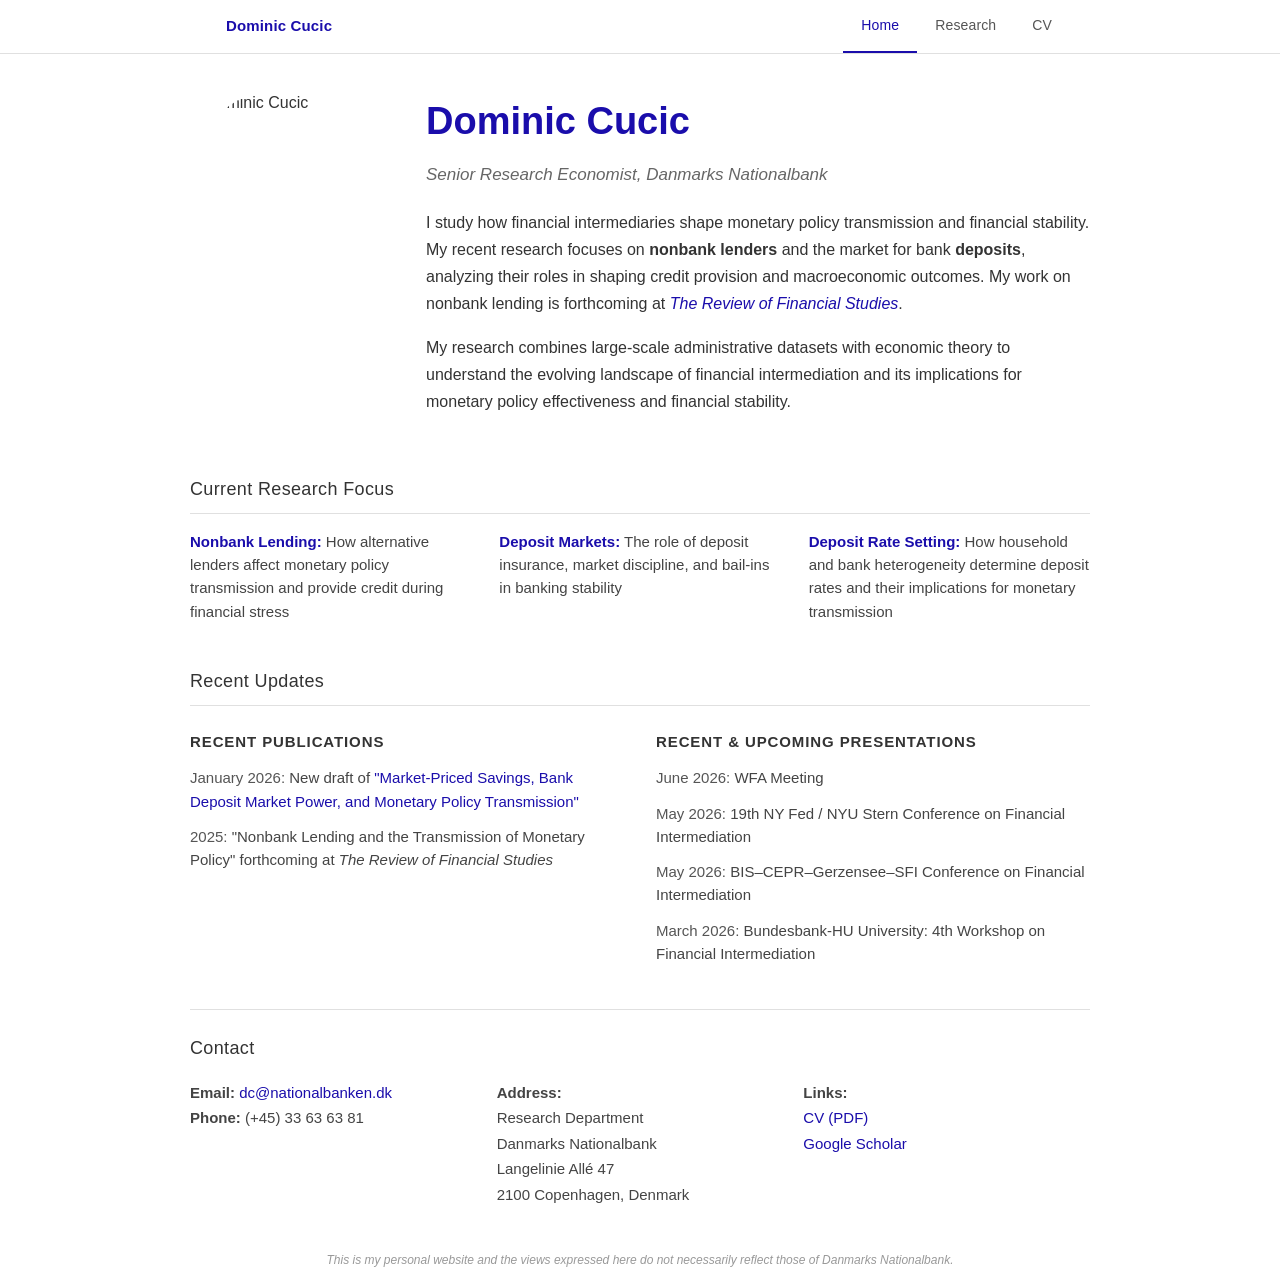
==== home.html @ be9329e7 "Fix title line break: mobile-only via CSS, flows inline on desktop Co-Authored-By: Claude Sonnet 4.6" ====
<!DOCTYPE html>
<html lang="en">
<head>
    <meta charset="UTF-8">
    <meta name="viewport" content="width=device-width, initial-scale=1.0">
    <meta name="color-scheme" content="light">
    <title>Dominic Cucic - Economist</title>
    <meta name="description" content="Dominic Cucic — Senior Research Economist at Danmarks Nationalbank. Research on banking, deposit markets, nonbank lending, and monetary policy transmission.">
    <meta name="author" content="Dominic Cucic">
    <link rel="canonical" href="https://dominiccucic.com/">
    <!-- Google Analytics -->
    <script async src="https://www.googletagmanager.com/gtag/js?id=G-829KM1ZBMV"></script>
    <script>
      window.dataLayer = window.dataLayer || [];
      function gtag(){dataLayer.push(arguments);}
      gtag('js', new Date());
      gtag('config', 'G-829KM1ZBMV');
    </script>
    <style>
        * {
            margin: 0;
            padding: 0;
            box-sizing: border-box;
        }

        html {
            height: 100%;
        }

        body {
            height: 100%;
            overflow-y: auto;
            -webkit-overflow-scrolling: touch;
            margin: 0;
            padding: 0 20px 40px 20px;
            font-family: -apple-system, BlinkMacSystemFont, 'Segoe UI', Roboto, sans-serif;
            background: white;
            font-size: 16px;
            line-height: 1.65;
            color: #333;
        }

        .container {
            max-width: 900px;
            margin: 0 auto;
        }

        /* ── Navigation ── */
        .site-nav {
            background: #fff;
            margin: 0 -20px 36px -20px;
            width: calc(100% + 40px);
            position: sticky;
            top: 0;
            z-index: 100;
            border-bottom: 1px solid #e0e0e0;
        }

        .nav-inner {
            max-width: 900px;
            margin: 0 auto;
            padding: 0 20px;
            display: flex;
            align-items: center;
            justify-content: space-between;
        }

        .nav-name {
            color: #1a0dab;
            font-weight: 600;
            font-size: 15px;
            padding: 0 16px;
            letter-spacing: 0.01em;
            white-space: nowrap;
        }

        .nav-links {
            display: flex;
        }

        .nav-links a {
            color: #555;
            text-decoration: none;
            padding: 14px 18px;
            font-size: 14px;
            font-weight: 500;
            letter-spacing: 0.01em;
            border-bottom: 2px solid transparent;
        }

        .nav-links a.active {
            color: #1a0dab;
            border-bottom-color: #1a0dab;
        }

        .nav-links a:hover {
            color: #1a0dab;
        }

        /* ── Header / Bio ── */
        .header-section {
            display: grid;
            grid-template-columns: 200px 1fr;
            gap: 36px;
            margin-bottom: 44px;
            align-items: start;
        }

        .profile-photo {
            width: 180px;
            height: 180px;
            border-radius: 50%;
            object-fit: cover;
            object-position: center top;
        }

        .header-content h1 {
            font-size: 38px;
            font-weight: 600;
            margin: 0 0 8px 0;
            color: #1a0dab;
        }

        .header-content .title {
            font-size: 17px;
            color: #666;
            margin-bottom: 20px;
            font-style: italic;
        }

        .intro-text {
            line-height: 1.7;
            margin-bottom: 16px;
            color: #333;
        }

        .intro-text a {
            color: #1a0dab;
            text-decoration: none;
        }

        .intro-text a:hover {
            text-decoration: underline;
        }

        /* ── Research Focus ── */
        .research-focus {
            margin: 0 0 44px 0;
        }

        .research-focus h2 {
            font-size: 18px;
            font-weight: 500;
            letter-spacing: 0.02em;
            color: #333;
            margin-bottom: 16px;
            border-bottom: 1px solid #e0e0e0;
            padding-bottom: 8px;
        }

        .research-areas {
            display: grid;
            grid-template-columns: repeat(auto-fit, minmax(260px, 1fr));
            gap: 12px 28px;
        }

        .research-area {
            font-size: 15px;
            color: #444;
            line-height: 1.55;
        }

        .research-area strong {
            color: #1a0dab;
        }

        /* ── Recent Updates ── */
        .updates-section {
            margin-bottom: 44px;
        }

        .updates-section > h2 {
            font-size: 18px;
            font-weight: 500;
            letter-spacing: 0.02em;
            color: #333;
            margin-bottom: 24px;
            border-bottom: 1px solid #e0e0e0;
            padding-bottom: 8px;
        }

        .updates-grid {
            display: grid;
            grid-template-columns: repeat(auto-fit, minmax(300px, 1fr));
            gap: 32px;
        }

        .update-category h3 {
            font-size: 15px;
            font-weight: 600;
            color: #333;
            margin-bottom: 12px;
            text-transform: uppercase;
            letter-spacing: 0.06em;
        }

        .update-item {
            margin-bottom: 12px;
            font-size: 15px;
            line-height: 1.55;
            color: #444;
        }

        .update-item:last-child {
            margin-bottom: 0;
        }

        .update-item a {
            color: #1a0dab;
            text-decoration: none;
        }

        .update-item a:hover {
            text-decoration: underline;
        }

        .update-date {
            font-weight: 500;
            color: #555;
        }

        /* ── Contact ── */
        .contact-section {
            margin-top: 44px;
            padding-top: 24px;
            border-top: 1px solid #e0e0e0;
        }

        .contact-section h2 {
            font-size: 18px;
            font-weight: 500;
            letter-spacing: 0.02em;
            color: #333;
            margin-bottom: 16px;
        }

        .contact-info {
            display: grid;
            grid-template-columns: repeat(auto-fit, minmax(220px, 1fr));
            gap: 20px;
        }

        .contact-info div {
            font-size: 15px;
            line-height: 1.7;
            color: #444;
        }

        .contact-info a {
            color: #1a0dab;
            text-decoration: none;
        }

        .contact-info a:hover {
            text-decoration: underline;
        }

        .disclaimer {
            font-size: 12px;
            color: #999;
            font-style: italic;
            margin-top: 44px;
            text-align: center;
        }

        /* ── Mobile ── */
        @media (max-width: 768px) {
            .title-institution {
                display: block;
            }

            .nav-name {
                display: none;
            }

            .nav-inner {
                padding: 0;
            }

            .nav-links {
                flex: 1;
                width: 100%;
            }

            .nav-links a {
                flex: 1;
                text-align: center;
                padding: 12px 0;
            }

            .header-section {
                grid-template-columns: 1fr;
                text-align: center;
            }

            .profile-photo {
                width: 150px;
                height: 150px;
                margin: 0 auto;
            }

            .research-areas {
                grid-template-columns: 1fr;
            }

            .updates-grid {
                grid-template-columns: 1fr;
            }

            .contact-info {
                grid-template-columns: 1fr;
            }
        }
    </style>
</head>
<body>
    <nav class="site-nav">
        <div class="nav-inner">
            <span class="nav-name">Dominic Cucic</span>
            <div class="nav-links">
                <a href="https://dominiccucic.com/home.html" class="active">Home</a>
                <a href="https://dominiccucic.com/research.html">Research</a>
                <a href="https://dominiccucic.com/cv.html">CV</a>
            </div>
        </div>
    </nav>

    <div class="container">
        <div class="header-section">
            <img src="https://dominiccucic.com/DC_foto.jpg" alt="Dominic Cucic" class="profile-photo">

            <div class="header-content">
                <h1>Dominic Cucic</h1>
                <div class="title">Senior Research Economist, <span class="title-institution">Danmarks Nationalbank</span></div>

                <div class="intro-text">
                    I study how financial intermediaries shape monetary policy transmission and financial stability. My recent research focuses on <strong>nonbank lenders</strong> and the market for bank <strong>deposits</strong>, analyzing their roles in shaping credit provision and macroeconomic outcomes. My work on nonbank lending is forthcoming at <em><a href="https://dominiccucic.com/CG_NonbankLending_accepted.pdf" target="_blank">The Review of Financial Studies</a></em>.
                </div>

                <div class="intro-text">
                    My research combines large-scale administrative datasets with economic theory to understand the evolving landscape of financial intermediation and its implications for monetary policy effectiveness and financial stability.
                </div>
            </div>
        </div>

        <div class="research-focus">
            <h2>Current Research Focus</h2>
            <div class="research-areas">
                <div class="research-area">
                    <strong>Nonbank Lending:</strong> How alternative lenders affect monetary policy transmission and provide credit during financial stress
                </div>
                <div class="research-area">
                    <strong>Deposit Markets:</strong> The role of deposit insurance, market discipline, and bail-ins in banking stability
                </div>
                <div class="research-area">
                    <strong>Deposit Rate Setting:</strong> How household and bank heterogeneity determine deposit rates and their implications for monetary transmission
                </div>
            </div>
        </div>

        <div class="updates-section">
            <h2>Recent Updates</h2>

            <div class="updates-grid">
                <div class="update-category">
                    <h3>Recent Publications</h3>
                    <div class="update-item">
                        <span class="update-date">January 2026:</span> New draft of <a href="https://dominiccucic.com/BCS_Jan26.pdf?raw=1" target="_blank">"Market-Priced Savings, Bank Deposit Market Power, and Monetary Policy Transmission"</a>
                    </div>
                    <div class="update-item">
                        <span class="update-date">2025:</span> "Nonbank Lending and the Transmission of Monetary Policy" forthcoming at <em>The Review of Financial Studies</em>
                    </div>
                </div>

                <div class="update-category">
                    <h3>Recent &amp; Upcoming Presentations</h3>
                    <div class="update-item">
                        <span class="update-date">June 2026:</span> WFA Meeting
                    </div>
                    <div class="update-item">
                        <span class="update-date">May 2026:</span> 19th NY Fed / NYU Stern Conference on Financial Intermediation
                    </div>
                    <div class="update-item">
                        <span class="update-date">May 2026:</span> BIS–CEPR–Gerzensee–SFI Conference on Financial Intermediation
                    </div>
                    <div class="update-item">
                        <span class="update-date">March 2026:</span> Bundesbank-HU University: 4th Workshop on Financial Intermediation
                    </div>
                </div>
            </div>
        </div>

        <div class="contact-section">
            <h2>Contact</h2>
            <div class="contact-info">
                <div>
                    <strong>Email:</strong> <a href="mailto:dc@nationalbanken.dk">dc@nationalbanken.dk</a><br>
                    <strong>Phone:</strong> (+45) 33 63 63 81
                </div>
                <div>
                    <strong>Address:</strong><br>
                    Research Department<br>
                    Danmarks Nationalbank<br>
                    Langelinie Allé 47<br>
                    2100 Copenhagen, Denmark
                </div>
                <div>
                    <strong>Links:</strong><br>
                    <a href="https://dominiccucic.com/CV_DC.pdf" target="_blank">CV (PDF)</a><br>
                    <a href="https://scholar.google.com/citations?user=tT0Tn-0AAAAJ&hl=en&oi=ao" target="_blank">Google Scholar</a>
                </div>
            </div>
        </div>

        <div class="disclaimer">
            This is my personal website and the views expressed here do not necessarily reflect those of Danmarks Nationalbank.
        </div>
    </div>
</body>
</html>
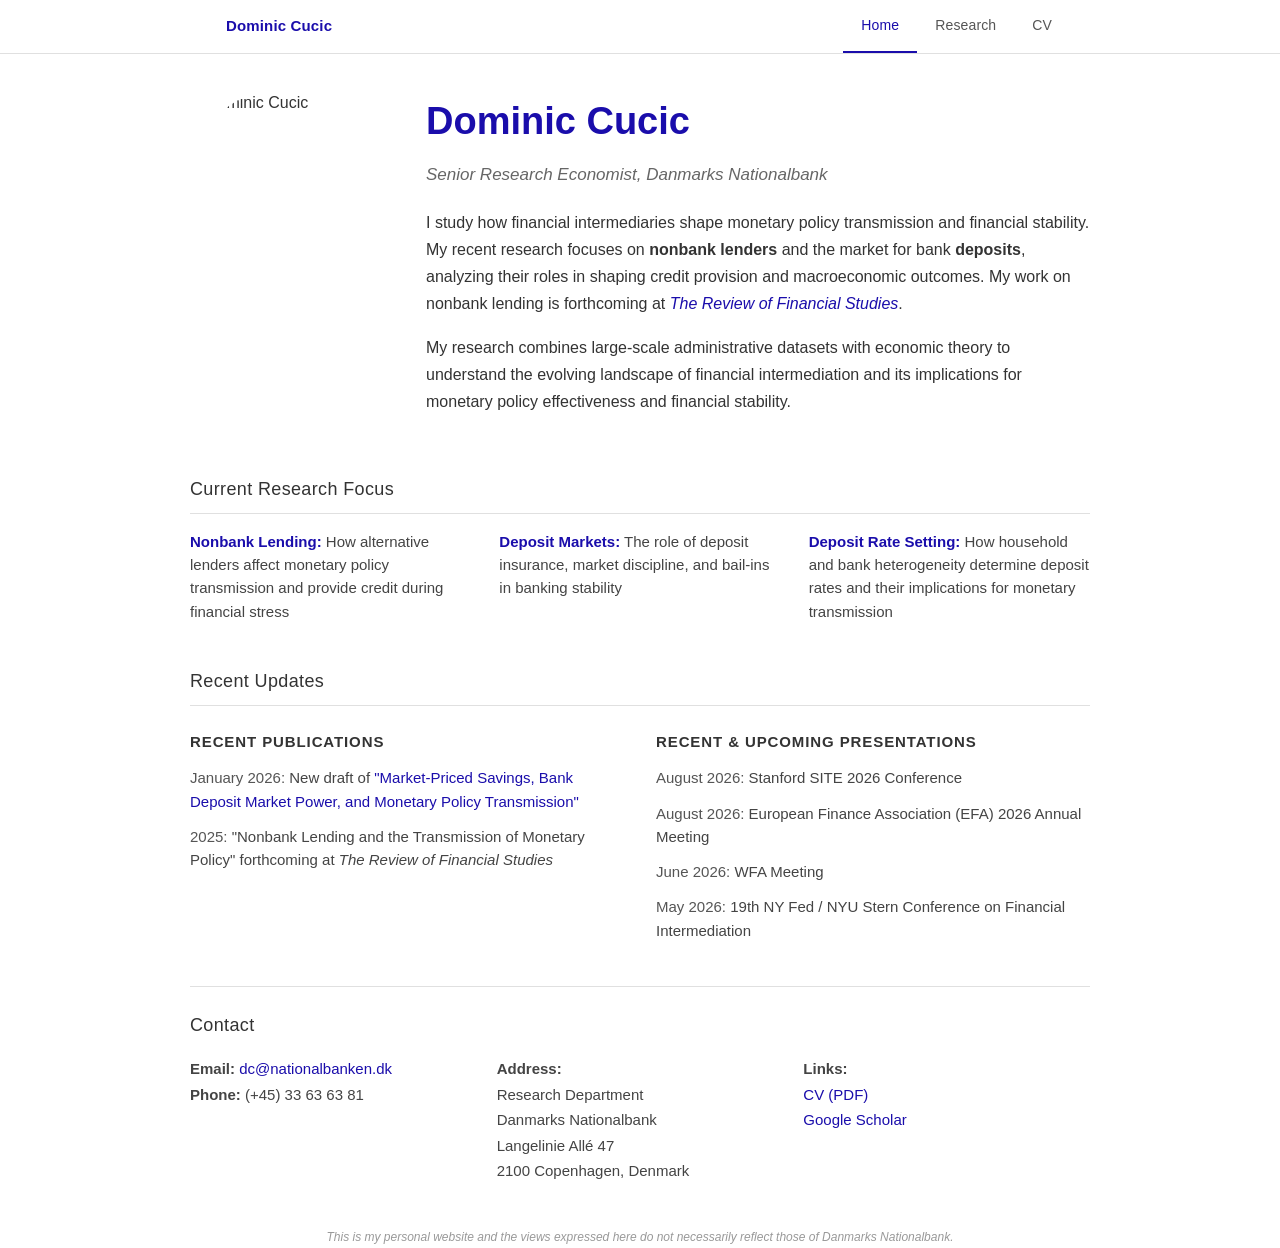
==== commit 45d3fae8: "Mark NY Fed/BIS done; add EFA & Stanford SITE 2026; add EFA discussion Co-Authored-By: Claude Opus 4" ====
--- a/home.html
+++ b/home.html
@@ -385,16 +385,16 @@
                 <div class="update-category">
                     <h3>Recent &amp; Upcoming Presentations</h3>
                     <div class="update-item">
+                        <span class="update-date">August 2026:</span> Stanford SITE 2026 Conference
+                    </div>
+                    <div class="update-item">
+                        <span class="update-date">August 2026:</span> European Finance Association (EFA) 2026 Annual Meeting
+                    </div>
+                    <div class="update-item">
                         <span class="update-date">June 2026:</span> WFA Meeting
                     </div>
                     <div class="update-item">
                         <span class="update-date">May 2026:</span> 19th NY Fed / NYU Stern Conference on Financial Intermediation
-                    </div>
-                    <div class="update-item">
-                        <span class="update-date">May 2026:</span> BIS–CEPR–Gerzensee–SFI Conference on Financial Intermediation
-                    </div>
-                    <div class="update-item">
-                        <span class="update-date">March 2026:</span> Bundesbank-HU University: 4th Workshop on Financial Intermediation
                     </div>
                 </div>
             </div>
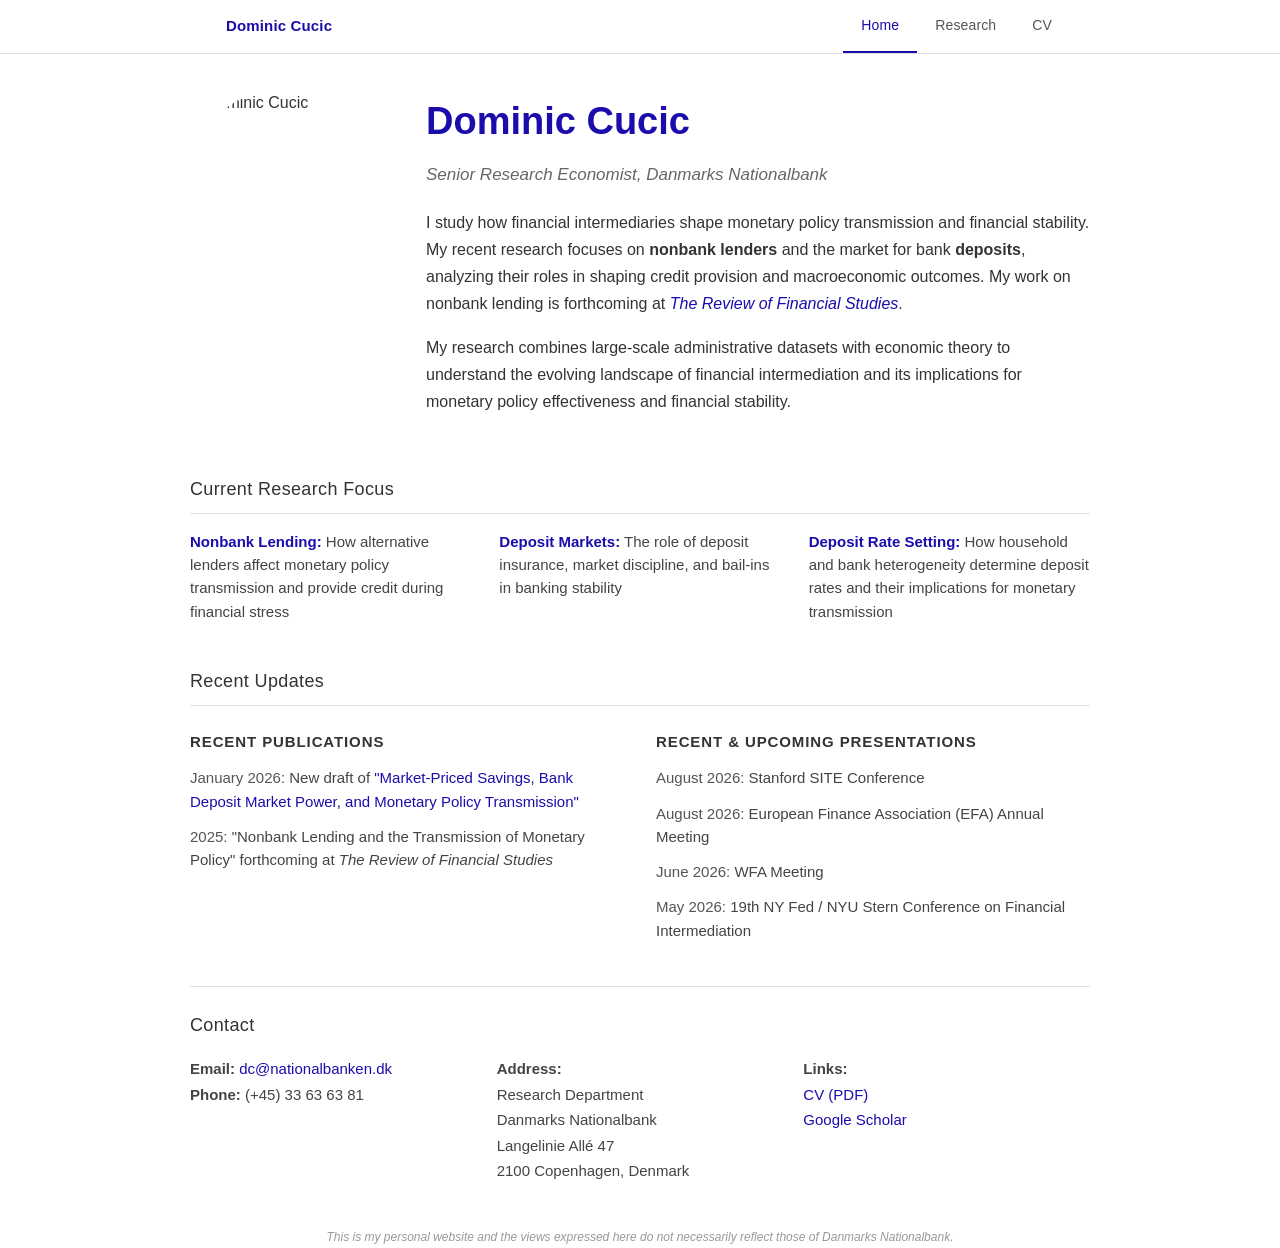
==== commit 5a2a3cf0: "Front page: drop redundant 2026 in Aug conference names Co-Authored-By: Claude Opus 4.8 (1M context)" ====
--- a/home.html
+++ b/home.html
@@ -385,10 +385,10 @@
                 <div class="update-category">
                     <h3>Recent &amp; Upcoming Presentations</h3>
                     <div class="update-item">
-                        <span class="update-date">August 2026:</span> Stanford SITE 2026 Conference
-                    </div>
-                    <div class="update-item">
-                        <span class="update-date">August 2026:</span> European Finance Association (EFA) 2026 Annual Meeting
+                        <span class="update-date">August 2026:</span> Stanford SITE Conference
+                    </div>
+                    <div class="update-item">
+                        <span class="update-date">August 2026:</span> European Finance Association (EFA) Annual Meeting
                     </div>
                     <div class="update-item">
                         <span class="update-date">June 2026:</span> WFA Meeting
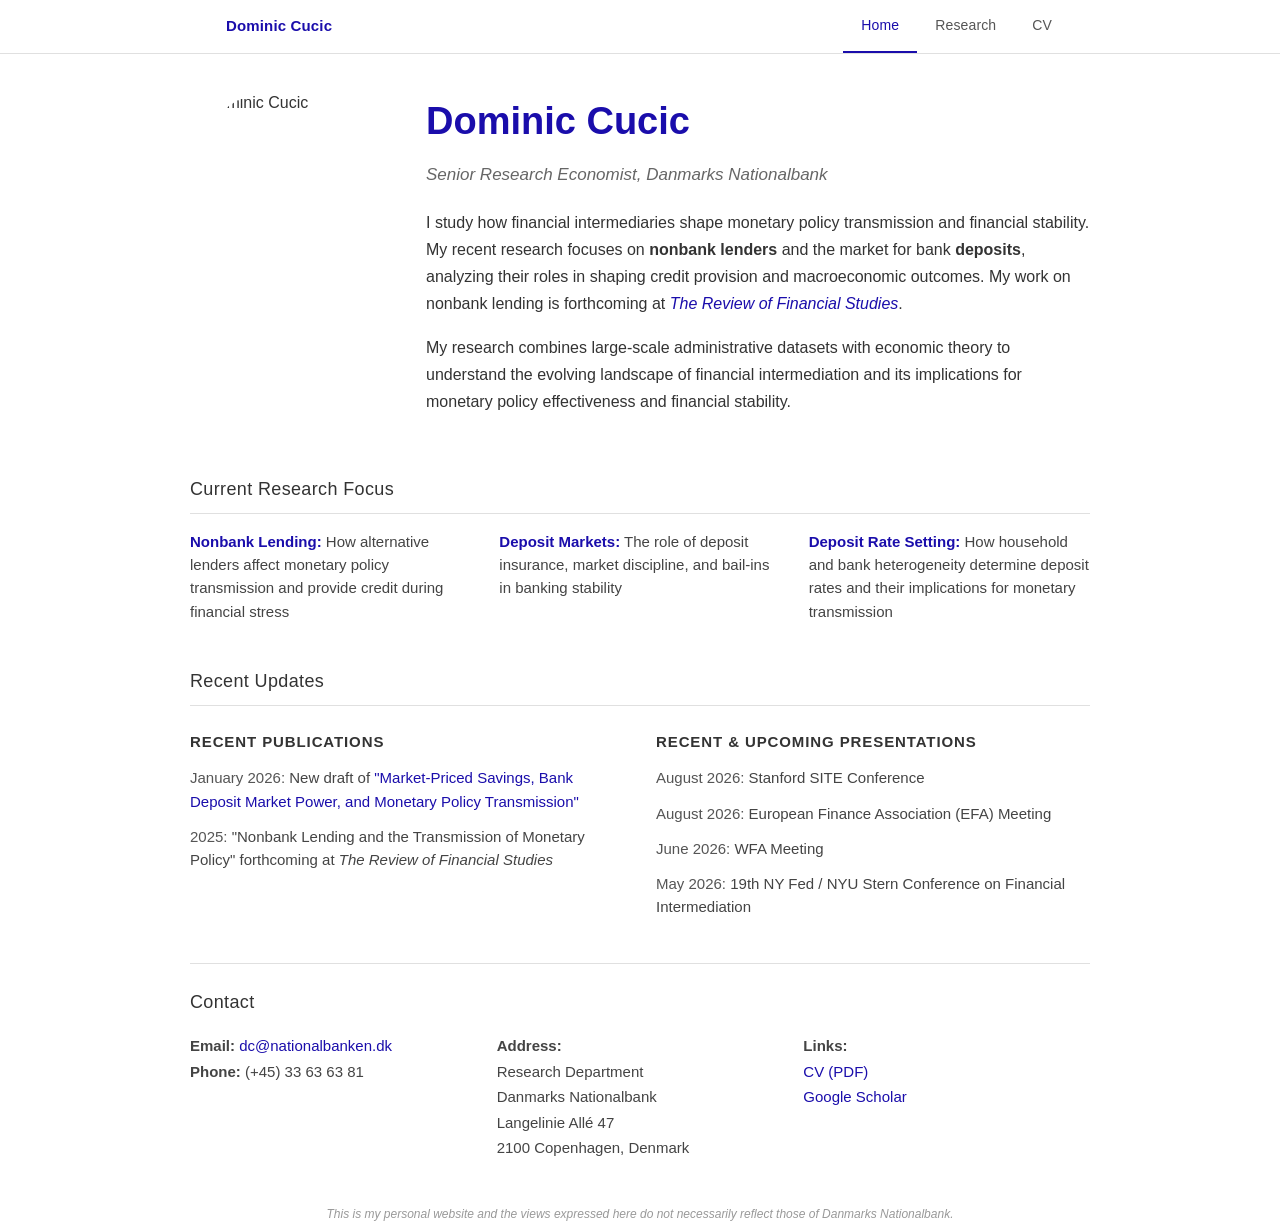
==== commit 9feead8f: "Front page: shorten EFA entry to fit one line Co-Authored-By: Claude Opus 4.8 (1M context) <noreply@" ====
--- a/home.html
+++ b/home.html
@@ -388,7 +388,7 @@
                         <span class="update-date">August 2026:</span> Stanford SITE Conference
                     </div>
                     <div class="update-item">
-                        <span class="update-date">August 2026:</span> European Finance Association (EFA) Annual Meeting
+                        <span class="update-date">August 2026:</span> European Finance Association (EFA) Meeting
                     </div>
                     <div class="update-item">
                         <span class="update-date">June 2026:</span> WFA Meeting
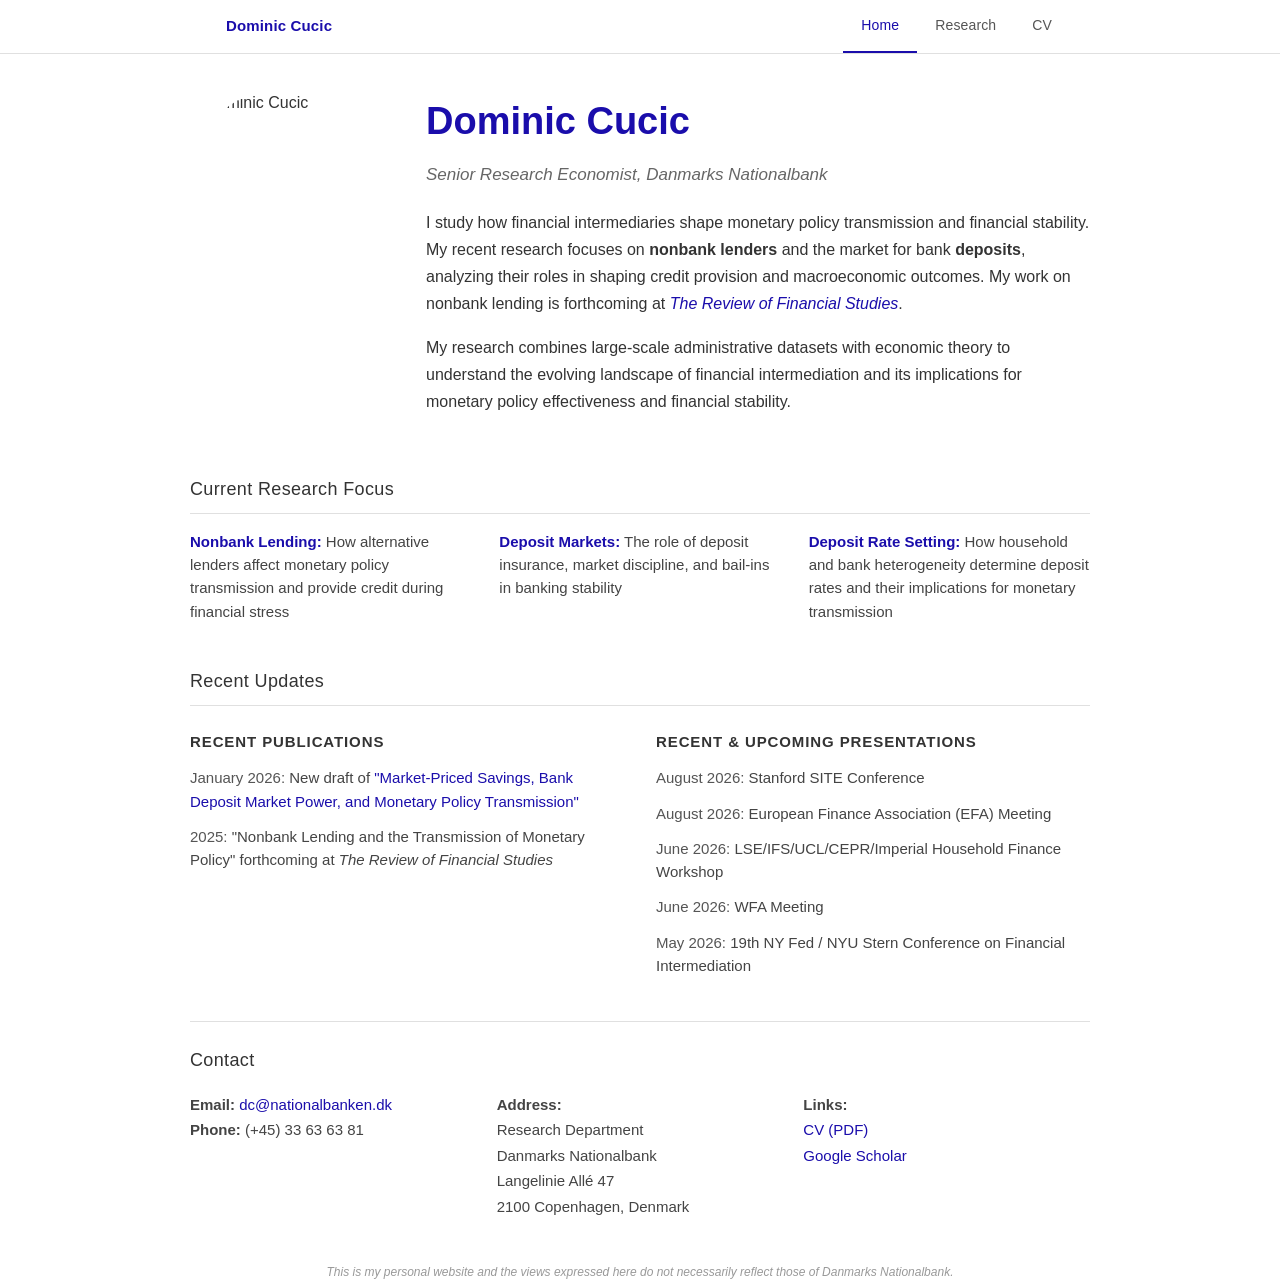
==== commit 51ac2cbc: "Add LSE-IFS-UCL-CEPR-Imperial Household Finance Workshop presentation" ====
--- a/home.html
+++ b/home.html
@@ -391,6 +391,9 @@
                         <span class="update-date">August 2026:</span> European Finance Association (EFA) Meeting
                     </div>
                     <div class="update-item">
+                        <span class="update-date">June 2026:</span> LSE/IFS/UCL/CEPR/Imperial Household Finance Workshop
+                    </div>
+                    <div class="update-item">
                         <span class="update-date">June 2026:</span> WFA Meeting
                     </div>
                     <div class="update-item">
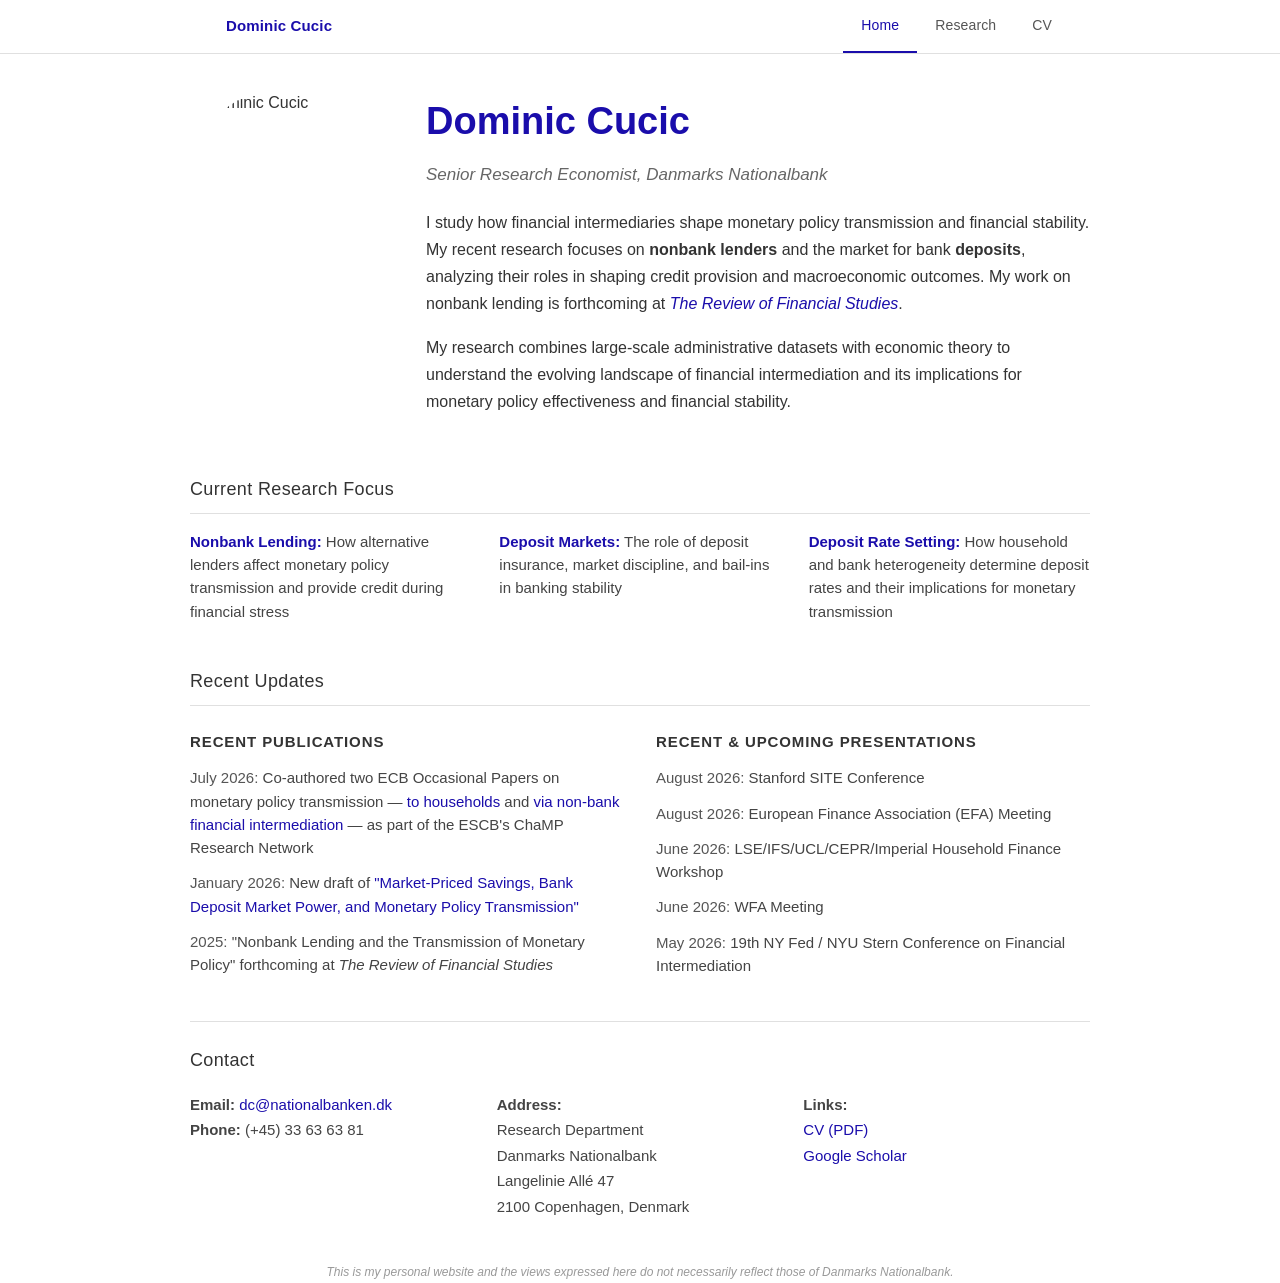
==== commit c3ba7601: "Add two ECB policy papers; compact secondary sections on Research page Add the two newly co-authored" ====
--- a/home.html
+++ b/home.html
@@ -375,6 +375,9 @@
                 <div class="update-category">
                     <h3>Recent Publications</h3>
                     <div class="update-item">
+                        <span class="update-date">July 2026:</span> Co-authored two ECB Occasional Papers on monetary policy transmission — <a href="https://www.ecb.europa.eu/pub/pdf/scpops/ecb.op390.en.pdf" target="_blank">to households</a> and <a href="https://www.ecb.europa.eu/pub/pdf/scpops/ecb.op391.en.pdf" target="_blank">via non-bank financial intermediation</a> — as part of the ESCB's ChaMP Research Network
+                    </div>
+                    <div class="update-item">
                         <span class="update-date">January 2026:</span> New draft of <a href="https://dominiccucic.com/BCS_Jan26.pdf?raw=1" target="_blank">"Market-Priced Savings, Bank Deposit Market Power, and Monetary Policy Transmission"</a>
                     </div>
                     <div class="update-item">
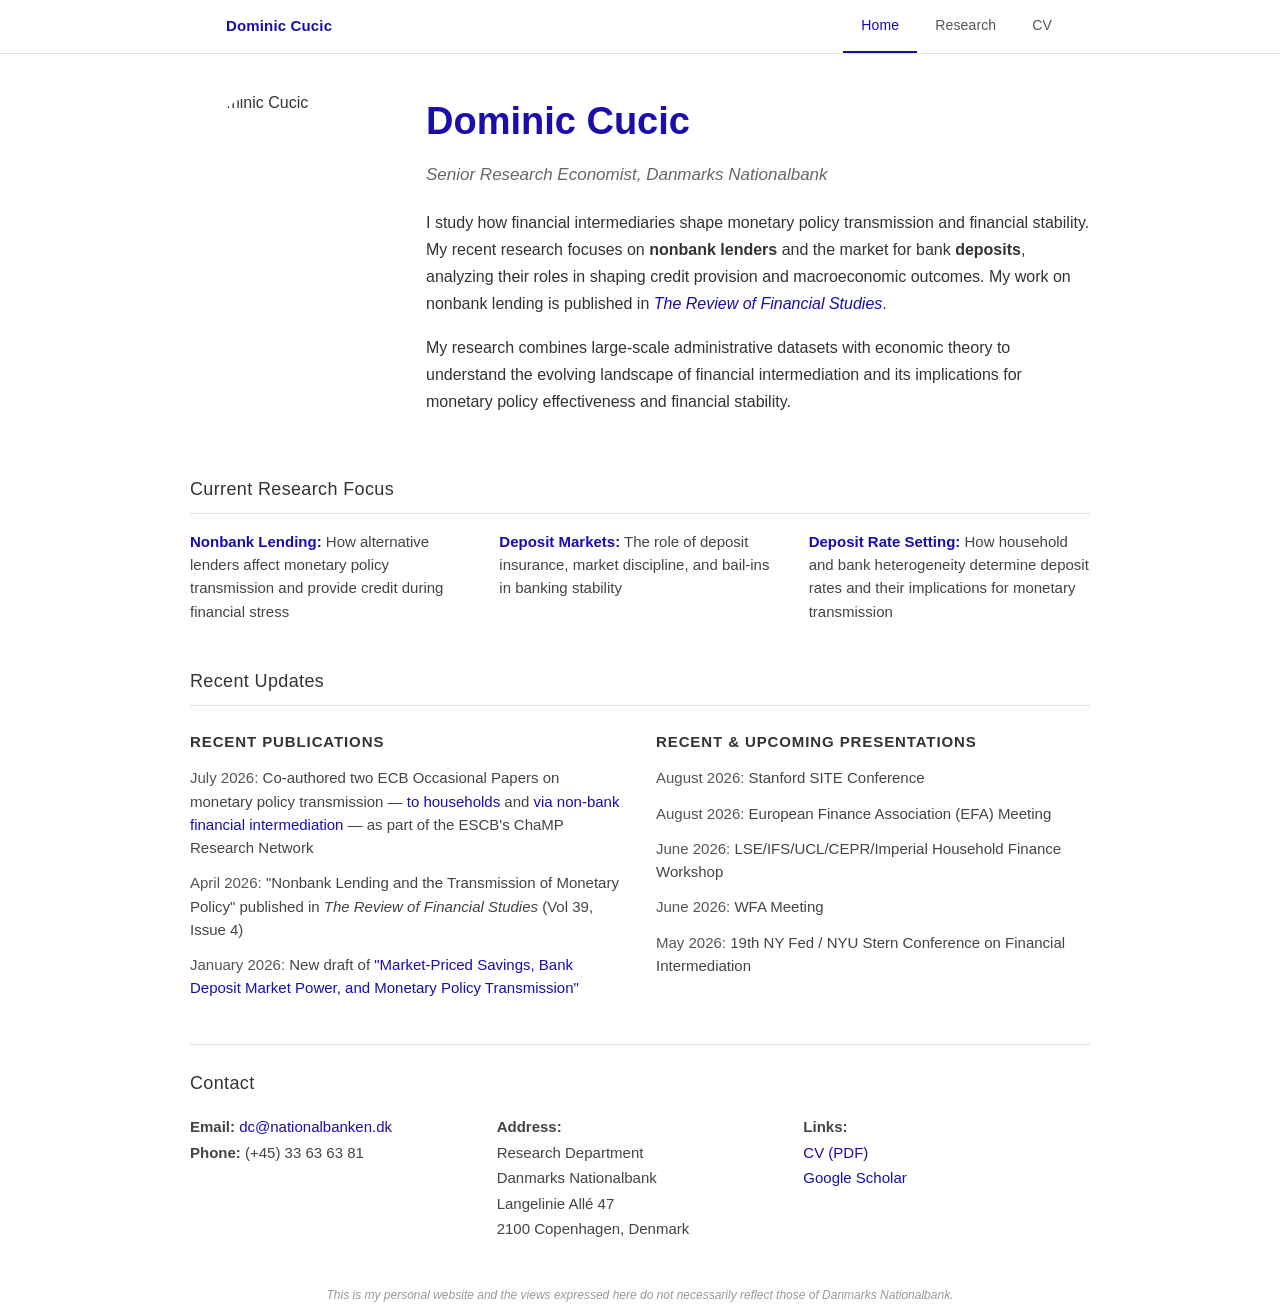
==== commit 8965450c: "Update Cucic & Gorea RFS paper from forthcoming to published Now out as Vol 39, Issue 4, April 2026," ====
--- a/home.html
+++ b/home.html
@@ -344,7 +344,7 @@
                 <div class="title">Senior Research Economist, <span class="title-institution">Danmarks Nationalbank</span></div>
 
                 <div class="intro-text">
-                    I study how financial intermediaries shape monetary policy transmission and financial stability. My recent research focuses on <strong>nonbank lenders</strong> and the market for bank <strong>deposits</strong>, analyzing their roles in shaping credit provision and macroeconomic outcomes. My work on nonbank lending is forthcoming at <em><a href="https://dominiccucic.com/CG_NonbankLending_accepted.pdf" target="_blank">The Review of Financial Studies</a></em>.
+                    I study how financial intermediaries shape monetary policy transmission and financial stability. My recent research focuses on <strong>nonbank lenders</strong> and the market for bank <strong>deposits</strong>, analyzing their roles in shaping credit provision and macroeconomic outcomes. My work on nonbank lending is published in <em><a href="https://doi.org/10.1093/rfs/hhaf096" target="_blank">The Review of Financial Studies</a></em>.
                 </div>
 
                 <div class="intro-text">
@@ -378,10 +378,10 @@
                         <span class="update-date">July 2026:</span> Co-authored two ECB Occasional Papers on monetary policy transmission — <a href="https://www.ecb.europa.eu/pub/pdf/scpops/ecb.op390.en.pdf" target="_blank">to households</a> and <a href="https://www.ecb.europa.eu/pub/pdf/scpops/ecb.op391.en.pdf" target="_blank">via non-bank financial intermediation</a> — as part of the ESCB's ChaMP Research Network
                     </div>
                     <div class="update-item">
+                        <span class="update-date">April 2026:</span> "Nonbank Lending and the Transmission of Monetary Policy" published in <em>The Review of Financial Studies</em> (Vol 39, Issue 4)
+                    </div>
+                    <div class="update-item">
                         <span class="update-date">January 2026:</span> New draft of <a href="https://dominiccucic.com/BCS_Jan26.pdf?raw=1" target="_blank">"Market-Priced Savings, Bank Deposit Market Power, and Monetary Policy Transmission"</a>
-                    </div>
-                    <div class="update-item">
-                        <span class="update-date">2025:</span> "Nonbank Lending and the Transmission of Monetary Policy" forthcoming at <em>The Review of Financial Studies</em>
                     </div>
                 </div>
 
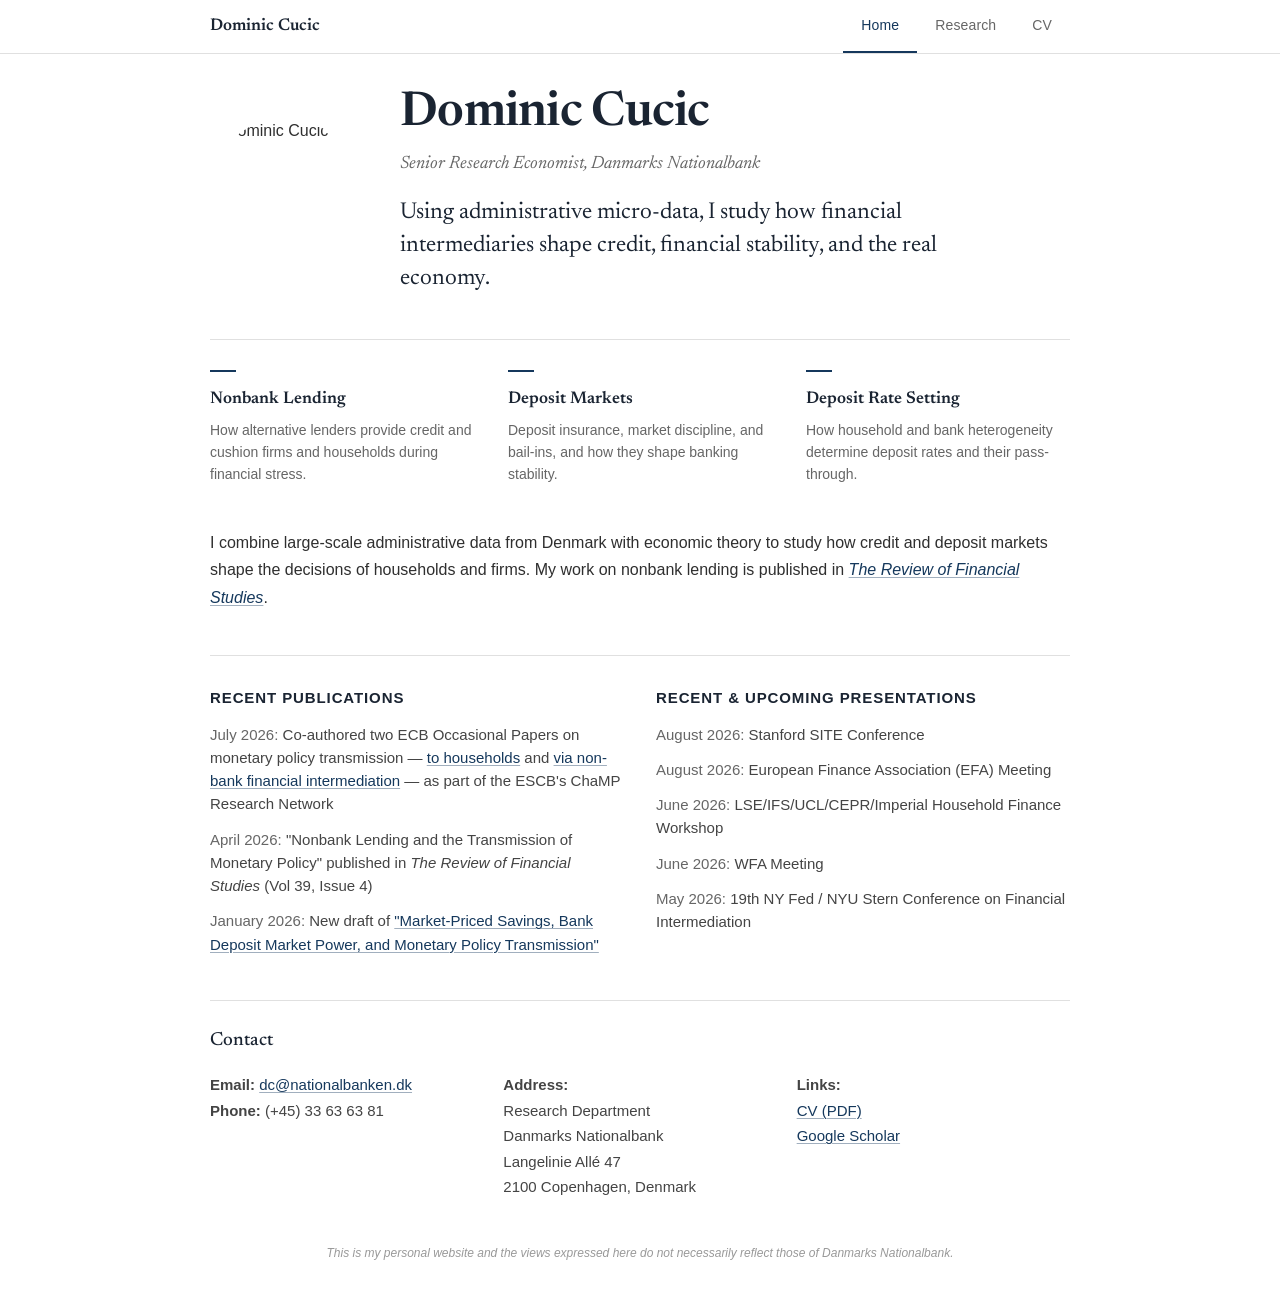
==== commit 770324a5: "Redesign site: serif identity, shared stylesheet, home masthead - Replace default link-blue (#1a0dab" ====
--- a/home.html
+++ b/home.html
@@ -8,6 +8,10 @@
     <meta name="description" content="Dominic Cucic — Senior Research Economist at Danmarks Nationalbank. Research on banking, deposit markets, nonbank lending, and monetary policy transmission.">
     <meta name="author" content="Dominic Cucic">
     <link rel="canonical" href="https://dominiccucic.com/">
+    <link rel="preconnect" href="https://fonts.googleapis.com">
+    <link rel="preconnect" href="https://fonts.gstatic.com" crossorigin>
+    <link rel="stylesheet" href="https://fonts.googleapis.com/css2?family=Newsreader:ital,opsz,wght@0,6..72,400;0,6..72,500;0,6..72,600;1,6..72,400;1,6..72,500&display=swap">
+    <link rel="stylesheet" href="styles.css">
     <!-- Google Analytics -->
     <script async src="https://www.googletagmanager.com/gtag/js?id=G-829KM1ZBMV"></script>
     <script>
@@ -16,314 +20,8 @@
       gtag('js', new Date());
       gtag('config', 'G-829KM1ZBMV');
     </script>
-    <style>
-        * {
-            margin: 0;
-            padding: 0;
-            box-sizing: border-box;
-        }
-
-        html {
-            height: 100%;
-        }
-
-        body {
-            height: 100%;
-            overflow-y: auto;
-            -webkit-overflow-scrolling: touch;
-            margin: 0;
-            padding: 0 20px 40px 20px;
-            font-family: -apple-system, BlinkMacSystemFont, 'Segoe UI', Roboto, sans-serif;
-            background: white;
-            font-size: 16px;
-            line-height: 1.65;
-            color: #333;
-        }
-
-        .container {
-            max-width: 900px;
-            margin: 0 auto;
-        }
-
-        /* ── Navigation ── */
-        .site-nav {
-            background: #fff;
-            margin: 0 -20px 36px -20px;
-            width: calc(100% + 40px);
-            position: sticky;
-            top: 0;
-            z-index: 100;
-            border-bottom: 1px solid #e0e0e0;
-        }
-
-        .nav-inner {
-            max-width: 900px;
-            margin: 0 auto;
-            padding: 0 20px;
-            display: flex;
-            align-items: center;
-            justify-content: space-between;
-        }
-
-        .nav-name {
-            color: #1a0dab;
-            font-weight: 600;
-            font-size: 15px;
-            padding: 0 16px;
-            letter-spacing: 0.01em;
-            white-space: nowrap;
-        }
-
-        .nav-links {
-            display: flex;
-        }
-
-        .nav-links a {
-            color: #555;
-            text-decoration: none;
-            padding: 14px 18px;
-            font-size: 14px;
-            font-weight: 500;
-            letter-spacing: 0.01em;
-            border-bottom: 2px solid transparent;
-        }
-
-        .nav-links a.active {
-            color: #1a0dab;
-            border-bottom-color: #1a0dab;
-        }
-
-        .nav-links a:hover {
-            color: #1a0dab;
-        }
-
-        /* ── Header / Bio ── */
-        .header-section {
-            display: grid;
-            grid-template-columns: 200px 1fr;
-            gap: 36px;
-            margin-bottom: 44px;
-            align-items: start;
-        }
-
-        .profile-photo {
-            width: 180px;
-            height: 180px;
-            border-radius: 50%;
-            object-fit: cover;
-            object-position: center top;
-        }
-
-        .header-content h1 {
-            font-size: 38px;
-            font-weight: 600;
-            margin: 0 0 8px 0;
-            color: #1a0dab;
-        }
-
-        .header-content .title {
-            font-size: 17px;
-            color: #666;
-            margin-bottom: 20px;
-            font-style: italic;
-        }
-
-        .intro-text {
-            line-height: 1.7;
-            margin-bottom: 16px;
-            color: #333;
-        }
-
-        .intro-text a {
-            color: #1a0dab;
-            text-decoration: none;
-        }
-
-        .intro-text a:hover {
-            text-decoration: underline;
-        }
-
-        /* ── Research Focus ── */
-        .research-focus {
-            margin: 0 0 44px 0;
-        }
-
-        .research-focus h2 {
-            font-size: 18px;
-            font-weight: 500;
-            letter-spacing: 0.02em;
-            color: #333;
-            margin-bottom: 16px;
-            border-bottom: 1px solid #e0e0e0;
-            padding-bottom: 8px;
-        }
-
-        .research-areas {
-            display: grid;
-            grid-template-columns: repeat(auto-fit, minmax(260px, 1fr));
-            gap: 12px 28px;
-        }
-
-        .research-area {
-            font-size: 15px;
-            color: #444;
-            line-height: 1.55;
-        }
-
-        .research-area strong {
-            color: #1a0dab;
-        }
-
-        /* ── Recent Updates ── */
-        .updates-section {
-            margin-bottom: 44px;
-        }
-
-        .updates-section > h2 {
-            font-size: 18px;
-            font-weight: 500;
-            letter-spacing: 0.02em;
-            color: #333;
-            margin-bottom: 24px;
-            border-bottom: 1px solid #e0e0e0;
-            padding-bottom: 8px;
-        }
-
-        .updates-grid {
-            display: grid;
-            grid-template-columns: repeat(auto-fit, minmax(300px, 1fr));
-            gap: 32px;
-        }
-
-        .update-category h3 {
-            font-size: 15px;
-            font-weight: 600;
-            color: #333;
-            margin-bottom: 12px;
-            text-transform: uppercase;
-            letter-spacing: 0.06em;
-        }
-
-        .update-item {
-            margin-bottom: 12px;
-            font-size: 15px;
-            line-height: 1.55;
-            color: #444;
-        }
-
-        .update-item:last-child {
-            margin-bottom: 0;
-        }
-
-        .update-item a {
-            color: #1a0dab;
-            text-decoration: none;
-        }
-
-        .update-item a:hover {
-            text-decoration: underline;
-        }
-
-        .update-date {
-            font-weight: 500;
-            color: #555;
-        }
-
-        /* ── Contact ── */
-        .contact-section {
-            margin-top: 44px;
-            padding-top: 24px;
-            border-top: 1px solid #e0e0e0;
-        }
-
-        .contact-section h2 {
-            font-size: 18px;
-            font-weight: 500;
-            letter-spacing: 0.02em;
-            color: #333;
-            margin-bottom: 16px;
-        }
-
-        .contact-info {
-            display: grid;
-            grid-template-columns: repeat(auto-fit, minmax(220px, 1fr));
-            gap: 20px;
-        }
-
-        .contact-info div {
-            font-size: 15px;
-            line-height: 1.7;
-            color: #444;
-        }
-
-        .contact-info a {
-            color: #1a0dab;
-            text-decoration: none;
-        }
-
-        .contact-info a:hover {
-            text-decoration: underline;
-        }
-
-        .disclaimer {
-            font-size: 12px;
-            color: #999;
-            font-style: italic;
-            margin-top: 44px;
-            text-align: center;
-        }
-
-        /* ── Mobile ── */
-        @media (max-width: 768px) {
-            .title-institution {
-                display: block;
-            }
-
-            .nav-name {
-                display: none;
-            }
-
-            .nav-inner {
-                padding: 0;
-            }
-
-            .nav-links {
-                flex: 1;
-                width: 100%;
-            }
-
-            .nav-links a {
-                flex: 1;
-                text-align: center;
-                padding: 12px 0;
-            }
-
-            .header-section {
-                grid-template-columns: 1fr;
-                text-align: center;
-            }
-
-            .profile-photo {
-                width: 150px;
-                height: 150px;
-                margin: 0 auto;
-            }
-
-            .research-areas {
-                grid-template-columns: 1fr;
-            }
-
-            .updates-grid {
-                grid-template-columns: 1fr;
-            }
-
-            .contact-info {
-                grid-template-columns: 1fr;
-            }
-        }
-    </style>
 </head>
-<body>
+<body class="page-home">
     <nav class="site-nav">
         <div class="nav-inner">
             <span class="nav-name">Dominic Cucic</span>
@@ -336,41 +34,39 @@
     </nav>
 
     <div class="container">
-        <div class="header-section">
+        <div class="masthead">
             <img src="https://dominiccucic.com/DC_foto.jpg" alt="Dominic Cucic" class="profile-photo">
 
-            <div class="header-content">
+            <div>
                 <h1>Dominic Cucic</h1>
-                <div class="title">Senior Research Economist, <span class="title-institution">Danmarks Nationalbank</span></div>
-
-                <div class="intro-text">
-                    I study how financial intermediaries shape monetary policy transmission and financial stability. My recent research focuses on <strong>nonbank lenders</strong> and the market for bank <strong>deposits</strong>, analyzing their roles in shaping credit provision and macroeconomic outcomes. My work on nonbank lending is published in <em><a href="https://doi.org/10.1093/rfs/hhaf096" target="_blank">The Review of Financial Studies</a></em>.
-                </div>
-
-                <div class="intro-text">
-                    My research combines large-scale administrative datasets with economic theory to understand the evolving landscape of financial intermediation and its implications for monetary policy effectiveness and financial stability.
-                </div>
+                <div class="role">Senior Research Economist, <span class="title-institution">Danmarks Nationalbank</span></div>
+                <p class="thesis">Using administrative micro-data, I study how financial intermediaries shape credit, financial stability, and the real economy.</p>
             </div>
         </div>
 
-        <div class="research-focus">
-            <h2>Current Research Focus</h2>
-            <div class="research-areas">
-                <div class="research-area">
-                    <strong>Nonbank Lending:</strong> How alternative lenders affect monetary policy transmission and provide credit during financial stress
-                </div>
-                <div class="research-area">
-                    <strong>Deposit Markets:</strong> The role of deposit insurance, market discipline, and bail-ins in banking stability
-                </div>
-                <div class="research-area">
-                    <strong>Deposit Rate Setting:</strong> How household and bank heterogeneity determine deposit rates and their implications for monetary transmission
-                </div>
+        <div class="focus-band">
+            <div class="focus-item">
+                <span class="tick"></span>
+                <h3>Nonbank Lending</h3>
+                <p>How alternative lenders provide credit and cushion firms and households during financial stress.</p>
+            </div>
+            <div class="focus-item">
+                <span class="tick"></span>
+                <h3>Deposit Markets</h3>
+                <p>Deposit insurance, market discipline, and bail-ins, and how they shape banking stability.</p>
+            </div>
+            <div class="focus-item">
+                <span class="tick"></span>
+                <h3>Deposit Rate Setting</h3>
+                <p>How household and bank heterogeneity determine deposit rates and their pass-through.</p>
             </div>
         </div>
 
+        <div class="bio">
+            <p class="intro-text">I combine large-scale administrative data from Denmark with economic theory to study how credit and deposit markets shape the decisions of households and firms. My work on nonbank lending is published in <em><a href="https://doi.org/10.1093/rfs/hhaf096" target="_blank">The Review of Financial Studies</a></em>.</p>
+        </div>
+
         <div class="updates-section">
-            <h2>Recent Updates</h2>
-
             <div class="updates-grid">
                 <div class="update-category">
                     <h3>Recent Publications</h3>
--- a/styles.css
+++ b/styles.css
@@ -0,0 +1,625 @@
+/* ============================================================
+   dominiccucic.com — shared stylesheet
+   One system across home / research / cv.
+   Identity: serif display (Newsreader) + system sans body,
+   ink-navy links with a muted oxblood secondary, on white.
+   ============================================================ */
+
+:root {
+    --accent:      #15385c;  /* ink navy — links, active nav */
+    --accent-warm: #8a3324;  /* muted oxblood — award, NEW badge */
+    --ink:         #1a2432;  /* near-black serif headings / name */
+    --text:        #2f2f2f;  /* body text */
+    --muted:       #666;     /* secondary text */
+    --faint:       #888;     /* tertiary / captions */
+    --rule:        #e0e0e0;  /* hairlines */
+    --sep:         #8a8a8a;  /* link separators */
+    --maxw:        900px;    /* single content width, all pages */
+
+    --serif: 'Newsreader', Georgia, 'Times New Roman', serif;
+    --sans:  -apple-system, BlinkMacSystemFont, 'Segoe UI', Roboto, sans-serif;
+}
+
+* {
+    margin: 0;
+    padding: 0;
+    box-sizing: border-box;
+}
+
+body {
+    font-family: var(--sans);
+    background: #fff;
+    font-size: 16px;
+    line-height: 1.65;
+    color: var(--text);
+    -webkit-overflow-scrolling: touch;
+}
+
+/* ── Links ──────────────────────────────────────────────
+   Content links carry a persistent, quiet underline for
+   scannability; nav links and paper titles stay clean until
+   hover. ──────────────────────────────────────────────── */
+a {
+    color: var(--accent);
+    text-decoration-line: underline;
+    text-decoration-thickness: 1px;
+    text-decoration-color: rgba(21, 56, 92, 0.4);
+    text-underline-offset: 2px;
+}
+
+a:hover {
+    text-decoration-color: currentColor;
+}
+
+a:focus-visible,
+.button-link:focus-visible {
+    outline: 2px solid var(--accent);
+    outline-offset: 2px;
+    border-radius: 2px;
+}
+
+/* ── Navigation ─────────────────────────────────────────
+   Full-width bar; inner wrapper constrained to the content
+   column so nav items align with the content below. ────── */
+.site-nav {
+    background: #fff;
+    position: sticky;
+    top: 0;
+    z-index: 100;
+    border-bottom: 1px solid var(--rule);
+    margin-bottom: 36px;
+}
+
+.nav-inner {
+    max-width: var(--maxw);
+    margin: 0 auto;
+    padding: 0 20px;
+    display: flex;
+    align-items: center;
+    justify-content: space-between;
+}
+
+.nav-name {
+    font-family: var(--serif);
+    color: var(--ink);
+    font-weight: 600;
+    font-size: 17px;
+    padding: 0 16px 0 0;
+    white-space: nowrap;
+}
+
+.nav-links {
+    display: flex;
+}
+
+.nav-links a {
+    color: var(--muted);
+    text-decoration: none;
+    padding: 14px 18px;
+    font-size: 14px;
+    font-weight: 500;
+    letter-spacing: 0.01em;
+    border-bottom: 2px solid transparent;
+}
+
+.nav-links a.active {
+    color: var(--accent);
+    border-bottom-color: var(--accent);
+}
+
+.nav-links a:hover {
+    color: var(--accent);
+}
+
+/* ── Shared content wrapper ─────────────────────────────── */
+.container,
+.content-wrap,
+.cv-content {
+    max-width: var(--maxw);
+    margin: 0 auto;
+    padding: 0 20px 40px 20px;
+}
+
+/* ── Shared section headings ────────────────────────────── */
+.section-title,
+.research-focus h2,
+.updates-section > h2,
+.contact-section h2 {
+    font-family: var(--serif);
+    font-size: 19px;
+    font-weight: 500;
+    letter-spacing: 0;
+    color: var(--ink);
+    margin-bottom: 16px;
+    border-bottom: 1px solid var(--rule);
+    padding-bottom: 8px;
+}
+
+/* ============================================================
+   HOME
+   ============================================================ */
+
+/* ── Masthead ── */
+.page-home .masthead {
+    display: grid;
+    grid-template-columns: 150px 1fr;
+    gap: 40px;
+    align-items: center;
+}
+
+.profile-photo {
+    width: 150px;
+    height: 150px;
+    border-radius: 50%;
+    object-fit: cover;
+    object-position: center top;
+}
+
+.page-home .masthead h1 {
+    font-family: var(--serif);
+    font-size: 48px;
+    font-weight: 600;
+    letter-spacing: -0.015em;
+    line-height: 1.03;
+    color: var(--ink);
+}
+
+.page-home .masthead .role {
+    font-family: var(--serif);
+    font-style: italic;
+    font-size: 18px;
+    color: var(--muted);
+    margin-top: 10px;
+}
+
+.page-home .masthead .thesis {
+    font-family: var(--serif);
+    font-size: 23px;
+    line-height: 1.42;
+    color: var(--ink);
+    margin-top: 18px;
+    max-width: 42ch;
+}
+
+/* ── Focus band: the three research pillars ── */
+.focus-band {
+    display: grid;
+    grid-template-columns: repeat(3, 1fr);
+    gap: 34px;
+    margin-top: 44px;
+    padding-top: 30px;
+    border-top: 1px solid var(--rule);
+}
+
+.focus-item .tick {
+    display: block;
+    width: 26px;
+    height: 2px;
+    background: var(--accent);
+    margin-bottom: 14px;
+}
+
+.focus-item h3 {
+    font-family: var(--serif);
+    font-size: 17px;
+    font-weight: 600;
+    color: var(--ink);
+    margin-bottom: 6px;
+}
+
+.focus-item p {
+    font-size: 14px;
+    line-height: 1.55;
+    color: var(--muted);
+}
+
+/* ── Bio ── */
+.page-home .bio {
+    margin-top: 44px;
+}
+
+.intro-text {
+    line-height: 1.7;
+    margin-bottom: 16px;
+    color: var(--text);
+}
+
+.updates-section {
+    margin-top: 44px;
+    padding-top: 30px;
+    border-top: 1px solid var(--rule);
+    margin-bottom: 44px;
+}
+
+.updates-grid {
+    display: grid;
+    grid-template-columns: repeat(auto-fit, minmax(300px, 1fr));
+    gap: 32px;
+}
+
+.update-category h3 {
+    font-size: 15px;
+    font-weight: 600;
+    color: var(--ink);
+    margin-bottom: 12px;
+    text-transform: uppercase;
+    letter-spacing: 0.06em;
+}
+
+.update-item {
+    margin-bottom: 12px;
+    font-size: 15px;
+    line-height: 1.55;
+    color: #444;
+}
+
+.update-item:last-child {
+    margin-bottom: 0;
+}
+
+.update-date {
+    font-weight: 500;
+    color: var(--muted);
+}
+
+.contact-section {
+    margin-top: 44px;
+    padding-top: 24px;
+    border-top: 1px solid var(--rule);
+}
+
+.contact-section h2 {
+    border-bottom: none;
+    padding-bottom: 0;
+}
+
+.contact-info {
+    display: grid;
+    grid-template-columns: repeat(auto-fit, minmax(220px, 1fr));
+    gap: 20px;
+}
+
+.contact-info div {
+    font-size: 15px;
+    line-height: 1.7;
+    color: #444;
+}
+
+.disclaimer {
+    font-size: 12px;
+    color: #999;
+    font-style: italic;
+    margin-top: 44px;
+    text-align: center;
+}
+
+/* ============================================================
+   RESEARCH
+   ============================================================ */
+.section {
+    margin-bottom: 48px;
+}
+
+.section-title {
+    margin-bottom: 20px;
+}
+
+.paper-item {
+    margin-bottom: 30px;
+    padding-bottom: 20px;
+}
+
+.paper-title {
+    color: var(--accent);
+    cursor: pointer;
+    text-decoration: none;
+    font-weight: 500;
+    display: block;
+    margin-bottom: 5px;
+    font-size: 17px;
+}
+
+.paper-title.no-expand {
+    cursor: default;
+    color: var(--ink);
+}
+
+.paper-title:hover {
+    text-decoration: underline;
+}
+
+.paper-title.no-expand:hover {
+    text-decoration: none;
+}
+
+.paper-details {
+    color: var(--muted);
+    margin: 3px 0;
+    font-size: 15px;
+}
+
+.paper-details em {
+    font-style: italic;
+    font-weight: bold;
+}
+
+.paper-links {
+    margin: 8px 0;
+    font-size: 14px;
+    color: var(--muted);
+}
+
+.paper-links a,
+.paper-links .button-link {
+    color: var(--accent);
+    text-decoration: none;
+    cursor: pointer;
+}
+
+.paper-links a:hover,
+.paper-links .button-link:hover {
+    text-decoration: underline;
+}
+
+.paper-links .sep {
+    color: var(--sep);
+    margin: 0 4px;
+    user-select: none;
+}
+
+.abstract {
+    display: none;
+    margin-top: 15px;
+    padding: 15px;
+    background-color: #f8f9fa;
+    border-left: 3px solid var(--accent);
+    line-height: 1.65;
+    font-size: 15px;
+    color: var(--text);
+}
+
+.abstract.show {
+    display: block;
+}
+
+.presentations {
+    font-size: 13px;
+    color: var(--muted);
+    margin-top: 10px;
+    line-height: 1.55;
+}
+
+.award {
+    font-size: 14px;
+    color: var(--accent-warm);
+    font-weight: 500;
+    margin-top: 6px;
+}
+
+.expand-icon {
+    font-size: 12px;
+    margin-left: 5px;
+    transition: transform 0.2s ease;
+    display: inline-block;
+}
+
+.expand-icon.rotated {
+    transform: rotate(180deg);
+}
+
+/* Compact variant for secondary categories */
+.section.compact {
+    margin-bottom: 32px;
+}
+
+.section.compact .paper-item {
+    margin-bottom: 14px;
+    padding-bottom: 0;
+}
+
+.section.compact .paper-title {
+    font-size: 15px;
+    margin-bottom: 2px;
+}
+
+.section.compact .paper-details {
+    font-size: 13px;
+    margin: 0;
+}
+
+/* NEW badge — folded into the warm accent system */
+.badge {
+    display: inline-block;
+    font-size: 11px;
+    font-weight: 600;
+    padding: 2px 6px;
+    border-radius: 10px;
+    background: #f7ecea;
+    color: var(--accent-warm);
+    border: 1px solid #e6cfca;
+    margin-right: 10px;
+    vertical-align: middle;
+}
+
+/* ============================================================
+   CV
+   ============================================================ */
+.cv-header {
+    text-align: center;
+    margin-bottom: 30px;
+    padding-bottom: 20px;
+    border-bottom: 2px solid #ddd;
+}
+
+.cv-name {
+    font-family: var(--serif);
+    font-size: 34px;
+    font-weight: 600;
+    letter-spacing: -0.01em;
+    color: var(--ink);
+    margin-bottom: 8px;
+}
+
+.cv-subtitle {
+    font-family: var(--serif);
+    font-size: 16px;
+    color: var(--muted);
+    font-style: italic;
+    margin-bottom: 15px;
+}
+
+.cv-header .contact-info {
+    display: block;
+    font-size: 14px;
+    color: var(--muted);
+}
+
+.cv-item {
+    margin-bottom: 20px;
+}
+
+.cv-item-title {
+    font-weight: 500;
+    font-size: 16px;
+    margin-bottom: 3px;
+    color: var(--ink);
+}
+
+.cv-item-details {
+    color: var(--muted);
+    font-size: 14px;
+    margin-bottom: 5px;
+}
+
+.cv-item-period {
+    color: var(--faint);
+    font-size: 14px;
+    float: right;
+}
+
+.paper-link {
+    color: var(--accent);
+}
+
+.research-fields {
+    font-size: 16px;
+    color: var(--muted);
+    font-style: italic;
+}
+
+.skills-list {
+    display: grid;
+    grid-template-columns: repeat(auto-fit, minmax(250px, 1fr));
+    gap: 15px;
+    margin-top: 10px;
+}
+
+.skill-category {
+    font-size: 14px;
+}
+
+.skill-category strong {
+    color: var(--ink);
+}
+
+.clearfix::after {
+    content: "";
+    display: table;
+    clear: both;
+}
+
+/* ============================================================
+   RESPONSIVE
+   ============================================================ */
+@media (max-width: 768px) {
+    .title-institution {
+        display: block;
+    }
+
+    .nav-name {
+        display: none;
+    }
+
+    .nav-inner {
+        padding: 0;
+    }
+
+    .nav-links {
+        flex: 1;
+        width: 100%;
+    }
+
+    .nav-links a {
+        flex: 1;
+        text-align: center;
+        padding: 12px 0;
+    }
+
+    .page-home .masthead {
+        grid-template-columns: 1fr;
+        text-align: center;
+        gap: 22px;
+    }
+
+    .profile-photo {
+        width: 140px;
+        height: 140px;
+        margin: 0 auto;
+    }
+
+    .page-home .masthead .thesis {
+        margin-left: auto;
+        margin-right: auto;
+    }
+
+    .focus-band {
+        grid-template-columns: 1fr;
+        gap: 24px;
+    }
+
+    .focus-item {
+        text-align: center;
+    }
+
+    .focus-item .tick {
+        margin-left: auto;
+        margin-right: auto;
+    }
+
+    .updates-grid,
+    .contact-info {
+        grid-template-columns: 1fr;
+    }
+
+    .paper-item {
+        margin-bottom: 20px;
+        padding-bottom: 12px;
+    }
+
+    .section {
+        margin-bottom: 32px;
+    }
+}
+
+@media (max-width: 600px) {
+    .cv-name {
+        font-size: 28px;
+    }
+
+    .cv-item-period {
+        float: none;
+        display: block;
+        margin-top: 5px;
+    }
+
+    .skills-list {
+        grid-template-columns: 1fr;
+    }
+}
+
+/* ── Reduced motion ─────────────────────────────────────── */
+@media (prefers-reduced-motion: reduce) {
+    .expand-icon {
+        transition: none;
+    }
+}
